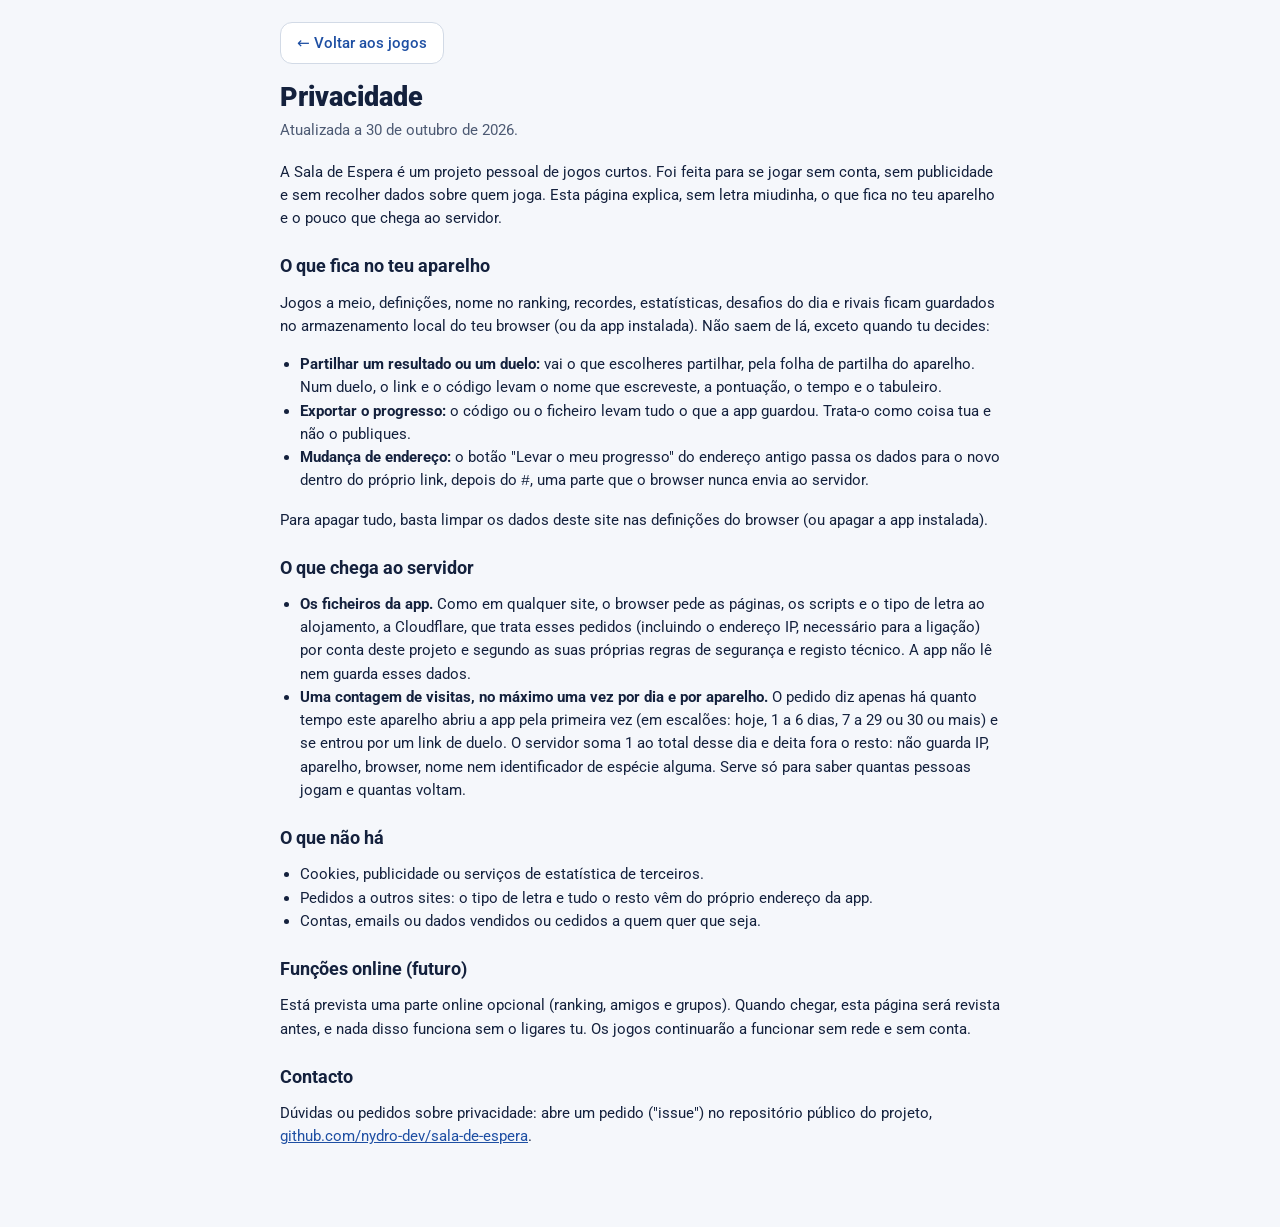
==== privacidade.html @ 40b4a9c6 "Contador de visitas sem cookies, política de privacidade, publicação na Cloudflare e README" ====
<!doctype html>
<html lang="pt-PT">
<head>
<meta charset="utf-8">
<meta name="viewport" content="width=device-width,initial-scale=1,viewport-fit=cover">
<meta name="color-scheme" content="light dark">
<meta name="theme-color" content="#F5F7FB">
<title>Privacidade · Sala de Espera</title>
<link rel="icon" type="image/png" href="icon-192.png">
<link rel="stylesheet" href="css/base.css">
<style>
  .pv{max-width:720px;margin:0 auto;padding:8px 0 40px}
  .pv h1{font-size:1.7rem;font-weight:900;margin:18px 0 6px}
  .pv h2{font-size:1.1rem;font-weight:700;margin:26px 0 8px}
  .pv p,.pv li{color:var(--ink);line-height:1.55}
  .pv .meta{color:var(--muted);margin:0 0 18px}
  .pv ul{padding-left:20px}
  .pv a{color:var(--blue-ink)}
  .pv-back{display:inline-flex;align-items:center;gap:8px;text-decoration:none}
</style>
</head>
<body>
<div id="app">
<main class="pv">
  <a class="btn pv-back" href="./">← Voltar aos jogos</a>
  <h1>Privacidade</h1>
  <p class="meta">Atualizada a 30 de outubro de 2026.</p>

  <p>A Sala de Espera é um projeto pessoal de jogos curtos. Foi feita para se jogar sem conta, sem publicidade e sem recolher dados sobre quem joga. Esta página explica, sem letra miudinha, o que fica no teu aparelho e o pouco que chega ao servidor.</p>

  <h2>O que fica no teu aparelho</h2>
  <p>Jogos a meio, definições, nome no ranking, recordes, estatísticas, desafios do dia e rivais ficam guardados no armazenamento local do teu browser (ou da app instalada). Não saem de lá, exceto quando tu decides:</p>
  <ul>
    <li><b>Partilhar um resultado ou um duelo:</b> vai o que escolheres partilhar, pela folha de partilha do aparelho. Num duelo, o link e o código levam o nome que escreveste, a pontuação, o tempo e o tabuleiro.</li>
    <li><b>Exportar o progresso:</b> o código ou o ficheiro levam tudo o que a app guardou. Trata-o como coisa tua e não o publiques.</li>
    <li><b>Mudança de endereço:</b> o botão "Levar o meu progresso" do endereço antigo passa os dados para o novo dentro do próprio link, depois do <code>#</code>, uma parte que o browser nunca envia ao servidor.</li>
  </ul>
  <p>Para apagar tudo, basta limpar os dados deste site nas definições do browser (ou apagar a app instalada).</p>

  <h2>O que chega ao servidor</h2>
  <ul>
    <li><b>Os ficheiros da app.</b> Como em qualquer site, o browser pede as páginas, os scripts e o tipo de letra ao alojamento, a Cloudflare, que trata esses pedidos (incluindo o endereço IP, necessário para a ligação) por conta deste projeto e segundo as suas próprias regras de segurança e registo técnico. A app não lê nem guarda esses dados.</li>
    <li><b>Uma contagem de visitas, no máximo uma vez por dia e por aparelho.</b> O pedido diz apenas há quanto tempo este aparelho abriu a app pela primeira vez (em escalões: hoje, 1 a 6 dias, 7 a 29 ou 30 ou mais) e se entrou por um link de duelo. O servidor soma 1 ao total desse dia e deita fora o resto: não guarda IP, aparelho, browser, nome nem identificador de espécie alguma. Serve só para saber quantas pessoas jogam e quantas voltam.</li>
  </ul>

  <h2>O que não há</h2>
  <ul>
    <li>Cookies, publicidade ou serviços de estatística de terceiros.</li>
    <li>Pedidos a outros sites: o tipo de letra e tudo o resto vêm do próprio endereço da app.</li>
    <li>Contas, emails ou dados vendidos ou cedidos a quem quer que seja.</li>
  </ul>

  <h2>Funções online (futuro)</h2>
  <p>Está prevista uma parte online opcional (ranking, amigos e grupos). Quando chegar, esta página será revista antes, e nada disso funciona sem o ligares tu. Os jogos continuarão a funcionar sem rede e sem conta.</p>

  <h2>Contacto</h2>
  <p>Dúvidas ou pedidos sobre privacidade: abre um pedido ("issue") no repositório público do projeto, <a href="https://github.com/nydro-dev/sala-de-espera">github.com/nydro-dev/sala-de-espera</a>.</p>
</main>
</div>
<script>
(function(){try{var s=JSON.parse(localStorage.getItem("sde:settings")||"{}");if(s.theme==="light"||s.theme==="dark")document.documentElement.dataset.theme=s.theme;}catch(e){}})();
</script>
</body>
</html>
---- css/base.css ----
/* Sala de Espera — base comum: tema, componentes e estrutura dos ecrãs. */

/* Roboto servido pelo próprio site (SIL OFL 1.1, licencas/OFL-1.1-Roboto.txt): nada é pedido à Google. */
@font-face{font-family:"Roboto";font-style:normal;font-weight:400;font-display:swap;src:url(../fonts/roboto-400.woff2) format("woff2")}
@font-face{font-family:"Roboto";font-style:normal;font-weight:500;font-display:swap;src:url(../fonts/roboto-500.woff2) format("woff2")}
@font-face{font-family:"Roboto";font-style:normal;font-weight:700;font-display:swap;src:url(../fonts/roboto-700.woff2) format("woff2")}
@font-face{font-family:"Roboto";font-style:normal;font-weight:900;font-display:swap;src:url(../fonts/roboto-900.woff2) format("woff2")}

/* ---------- Tema ---------- */
:root{
  /* Marca azulejo: cobalto (preenchimento principal) e ocre (destaques e vitórias). */
  --blue:#1E4FA3;        /* cobalto: botões, casas certas, destaques */
  --on-blue:#FFFFFF;     /* texto por cima do cobalto */
  --yellow:#E0A526;      /* ocre: destaques e vitórias */
  --on-accent:#14213D;   /* texto por cima do ocre */

  --bg:#F5F7FB; --surface:#FFFFFF; --surface-2:#F7F9FC; --sunken:#E4E9F2;
  --ink:#14213D; --muted:#4D5A73; --line:#D2DAE6; --line-strong:#2E3B57;
  --blue-ink:#1E4FA3;    /* cobalto para texto sobre claro */
  --blue-soft:#DCE7F7; --blue-softer:#EEF3FB; --yellow-soft:#F8E8C2;
  --bad:#B3261E; --bad-soft:#FBE3E1; --good:#1D7A3E;
  --cover:#D2DAE6; --cover-hi:#E1E7F1; --open:#FAFBFD;
  --n1:#1E4FA3; --n2:#1D7A3E; --n3:#B3261E; --n4:#5A3FA0; --n5:#8A4A00; --n6:#00706B; --n7:#14213D; --n8:#5E6880;
  --shadow:0 1px 2px rgba(20,33,61,.06),0 4px 14px rgba(20,33,61,.07);
  --font:"Roboto",system-ui,-apple-system,"Segoe UI",sans-serif;
  --r:14px; --r-sm:10px;
  color-scheme:light;
}
@media (prefers-color-scheme:dark){:root:not([data-theme="light"]){
  --blue:#3D6FD1; --on-blue:#FFFFFF; --yellow:#E8B23A; --on-accent:#14213D;
  --bg:#0E1424; --surface:#172036; --surface-2:#1D2740; --sunken:#0A0F1C;
  --ink:#EEF2F8; --muted:#A9B4C8; --line:#2A3654; --line-strong:#8C9AB5;
  --blue-ink:#8DB3F2; --blue-soft:#1A3566; --blue-softer:#142342; --yellow-soft:#4A3810;
  --bad:#FF8A80; --bad-soft:#4A2228; --good:#6BD08F;
  --cover:#3A4766; --cover-hi:#46557A; --open:#121A2D;
  --n1:#8DB3F2; --n2:#6BD08F; --n3:#FF8A80; --n4:#B9A8FF; --n5:#FFB86B; --n6:#5FE0D6; --n7:#EEF2F8; --n8:#A9B4C8;
  --shadow:0 1px 2px rgba(0,0,0,.3),0 6px 18px rgba(0,0,0,.25);
  color-scheme:dark;
}}
:root[data-theme="dark"]{
  --blue:#3D6FD1; --on-blue:#FFFFFF; --yellow:#E8B23A; --on-accent:#14213D;
  --bg:#0E1424; --surface:#172036; --surface-2:#1D2740; --sunken:#0A0F1C;
  --ink:#EEF2F8; --muted:#A9B4C8; --line:#2A3654; --line-strong:#8C9AB5;
  --blue-ink:#8DB3F2; --blue-soft:#1A3566; --blue-softer:#142342; --yellow-soft:#4A3810;
  --bad:#FF8A80; --bad-soft:#4A2228; --good:#6BD08F;
  --cover:#3A4766; --cover-hi:#46557A; --open:#121A2D;
  --n1:#8DB3F2; --n2:#6BD08F; --n3:#FF8A80; --n4:#B9A8FF; --n5:#FFB86B; --n6:#5FE0D6; --n7:#EEF2F8; --n8:#A9B4C8;
  --shadow:0 1px 2px rgba(0,0,0,.3),0 6px 18px rgba(0,0,0,.25);
  color-scheme:dark;
}

/* ---------- Base ---------- */
*,*::before,*::after{box-sizing:border-box}
/* manipulation em toda a página: sem zoom ao tocar duas vezes (qualquer jogo, menu ou janela); arrastar e o zoom com dois dedos continuam. */
html{-webkit-text-size-adjust:100%;background:var(--bg);touch-action:manipulation}
/* Nada pode alargar a página (as cartas entram de fora do ecrã): sem isto, o telemóvel afasta o zoom. */
html,body{overflow-x:hidden;overflow-x:clip}
body{margin:0;background:var(--bg);color:var(--ink);font:400 15px/1.45 var(--font);-webkit-tap-highlight-color:transparent;min-height:100dvh}
[hidden]{display:none!important}
button,input,select{font:inherit;color:inherit}
button{cursor:pointer}
:focus-visible{outline:2px solid var(--blue);outline-offset:2px}
h1,h2,h3{margin:0;line-height:1.15}
.sr{position:absolute;width:1px;height:1px;overflow:hidden;clip:rect(0 0 0 0);white-space:nowrap}

#app{
  max-width:1080px;margin:0 auto;
  padding:calc(env(safe-area-inset-top,0px) + 14px) max(16px,env(safe-area-inset-right,0px)) calc(env(safe-area-inset-bottom,0px) + 24px) max(16px,env(safe-area-inset-left,0px));
}

/* ---------- Botões ---------- */
.icon-btn{display:inline-grid;place-items:center;width:42px;height:42px;flex:none;border-radius:12px;border:1px solid var(--line);background:var(--surface);color:var(--ink);padding:0}
.icon-btn svg{width:22px;height:22px;fill:none;stroke:currentColor;stroke-width:1.8;stroke-linecap:round;stroke-linejoin:round}
.icon-btn:hover{border-color:var(--line-strong)}
.btn{display:inline-flex;align-items:center;justify-content:center;gap:8px;min-height:42px;padding:0 16px;border-radius:12px;border:1px solid var(--line);background:var(--surface);color:var(--ink);font-weight:500;font-size:.95rem;white-space:nowrap}
.btn svg{width:18px;height:18px;fill:none;stroke:currentColor;stroke-width:1.9;stroke-linecap:round;stroke-linejoin:round;flex:none}
.btn:hover{border-color:var(--line-strong)}
.btn:disabled{opacity:.4;cursor:default}
.btn.primary{background:var(--blue);border-color:var(--blue);color:var(--on-blue);font-weight:700}
.btn.primary:hover{filter:brightness(1.05)}
.btn.on{background:var(--yellow);border-color:var(--yellow);color:var(--on-accent);font-weight:700}
.btn.ghost{background:transparent}
.btn.block{width:100%}
@media (hover:none){.btn:hover,.icon-btn:hover{border-color:var(--line)}.btn.primary:hover{filter:none}}
:root.anim .btn,:root.anim .icon-btn{transition:transform .12s ease,border-color .12s,background-color .15s}
:root.anim .btn:active:not(:disabled),:root.anim .icon-btn:active{transform:scale(.96)}

/* Seletor segmentado (dificuldade, tema) */
.seg{display:flex;padding:3px;gap:2px;background:var(--sunken);border-radius:12px;border:1px solid var(--line)}
.seg button{flex:1;border:0;background:none;padding:8px 10px;border-radius:9px;font-weight:500;font-size:.88rem;color:var(--muted);white-space:nowrap}
.seg button[aria-pressed="true"]{background:var(--surface);color:var(--ink);font-weight:700;box-shadow:var(--shadow)}

/* Interruptor */
.switch{position:relative;width:48px;height:28px;flex:none;border-radius:999px;border:0;background:var(--cover);padding:0}
.switch::after{content:"";position:absolute;top:3px;left:3px;width:22px;height:22px;border-radius:50%;background:var(--surface);box-shadow:0 1px 3px rgba(0,0,0,.25);transition:transform .15s}
.switch[aria-checked="true"]{background:var(--blue)}
.switch[aria-checked="true"]::after{transform:translateX(20px);background:#fff}

/* ---------- Menu ---------- */
.menu{display:flex;flex-direction:column;gap:18px}
@media (min-width:900px){.menu{gap:24px}}
.menu-head{display:flex;align-items:center;justify-content:space-between;gap:12px}
.brand{display:flex;align-items:center;gap:12px;min-width:0}
.brand h1{font-size:1.45rem;font-weight:900;letter-spacing:-.015em}
.brand .sub{margin:2px 0 0;color:var(--muted);font-size:.9rem}
.brand-mark{width:50px;height:50px;flex:none;display:block}
.head-actions{display:flex;gap:8px}

.chip{display:inline-flex;align-items:center;gap:4px;padding:3px 9px;border-radius:999px;font-size:.75rem;font-weight:700;background:var(--sunken);color:var(--muted)}
.chip.blue{background:var(--blue);color:var(--on-blue)}
.chip.yellow{background:var(--yellow);color:var(--on-accent)}
/* Secções e cartões quadrados (prefixo mn-, para não chocar com as classes dos jogos) */
.mn-shelves{display:grid;gap:18px}
.mn-shelf-title{font-size:1.05rem;font-weight:900;letter-spacing:-.01em;margin:0 0 10px 2px}
.mn-tiles{display:grid;grid-template-columns:repeat(2,minmax(0,1fr));gap:10px}
.mn-tile{
  --t-bg:var(--blue-soft); --t-ink:var(--ink); --t-sub:var(--muted); --t-edge:color-mix(in srgb,var(--blue) 30%,transparent);
  position:relative;display:flex;flex-direction:column;aspect-ratio:1;min-width:0;padding:0;overflow:hidden;text-align:left;
  border-radius:18px;border:1px solid var(--t-edge);background:var(--t-bg);color:var(--t-ink)
}
.mn-arc{--t-bg:var(--yellow-soft);--t-edge:color-mix(in srgb,var(--yellow) 55%,transparent)}
.mn-cas{--t-bg:#14213D;--t-ink:#EEF2F8;--t-sub:#A9B4C8;--t-edge:color-mix(in srgb,#E0A526 35%,transparent)}
.mn-out{--t-bg:var(--surface);--t-edge:var(--line)}
.mn-art{flex:1;min-height:0;display:grid;place-items:center;padding:10px 8px 0}
.mn-art svg{width:100%;height:100%;display:block}
.mn-small svg{width:56px;height:56px}
.mn-txt{display:block;padding:4px 12px 11px}
.mn-txt b{display:block;font-size:1.06rem;font-weight:900;letter-spacing:-.01em;white-space:nowrap;overflow:hidden;text-overflow:ellipsis}
.mn-desc{display:none}
.mn-chip{position:absolute;top:8px;left:8px;max-width:calc(100% - 16px);white-space:nowrap;overflow:hidden;text-overflow:ellipsis;box-shadow:0 1px 2px rgba(0,0,0,.12)}
.mn-chip:not(.blue):not(.yellow){background:var(--surface);color:var(--ink)}
.mn-tile:not(:disabled):hover{border-color:var(--blue)}
.mn-tile:focus-visible{outline:3px solid var(--blue);outline-offset:2px}
.mn-tile:disabled{cursor:default;filter:grayscale(1);opacity:.6}
:root.anim .mn-tile{transition:transform .12s ease,border-color .12s}
:root.anim .mn-tile:active:not(:disabled){transform:scale(.97)}
@media (hover:none){.mn-tile:not(:disabled):hover{border-color:var(--t-edge)}}
@media (prefers-color-scheme:dark){:root:not([data-theme="light"]) .mn-cas{--t-bg:#0A0F1C}}
:root[data-theme="dark"] .mn-cas{--t-bg:#0A0F1C}
/* A partir de 600 px: 4 por linha, com a Arcada e o Casino lado a lado */
@media (min-width:600px){
  .mn-tiles{grid-template-columns:repeat(4,minmax(0,1fr))}
  .mn-shelves{grid-template-columns:1fr 1fr;column-gap:10px}
  .mn-shelf-puz,.mn-shelf-out{grid-column:1/-1}
  .mn-shelf-arc .mn-tiles,.mn-shelf-cas .mn-tiles{grid-template-columns:repeat(2,minmax(0,1fr))}
}
/* No PC: descrição por baixo do nome */
@media (min-width:900px){
  .mn-shelves{column-gap:12px;row-gap:22px}
  .mn-tiles{gap:12px}
  .mn-tile{aspect-ratio:auto}
  .mn-art{flex:none;height:150px;padding:14px 14px 0}
  .mn-txt{padding:8px 16px 16px}
  .mn-txt b{font-size:1.15rem}
  .mn-desc{display:block;margin-top:3px;color:var(--t-sub);font-size:.86rem;line-height:1.4}
}
.menu-foot{color:var(--muted);font-size:.8rem;text-align:center}

/* ---------- Ecrã de jogo ---------- */
.game{display:flex;flex-direction:column;gap:14px}
.topbar{display:flex;align-items:center;gap:8px}
.topbar h2{flex:1;font-size:1.25rem;font-weight:900;letter-spacing:-.01em;min-width:0;white-space:nowrap;overflow:hidden;text-overflow:ellipsis}
.game-body{display:grid;gap:14px;grid-template-areas:"stats" "board" "controls";grid-template-columns:minmax(0,1fr)}
.stats{grid-area:stats;display:grid;grid-template-columns:repeat(auto-fit,minmax(70px,1fr));gap:8px}
.board-area{grid-area:board;min-width:0;display:flex;flex-direction:column;gap:12px;align-items:center}
.controls{grid-area:controls;display:flex;flex-direction:column;gap:10px}
.stat{background:var(--surface);border:1px solid var(--line);border-radius:var(--r-sm);padding:7px 10px;min-width:0}
.stat small{display:block;font-size:.68rem;font-weight:700;letter-spacing:.07em;text-transform:uppercase;color:var(--muted)}
.stat b{display:block;font-size:1.1rem;font-weight:700;font-variant-numeric:tabular-nums;white-space:nowrap;overflow:hidden;text-overflow:ellipsis}
.stat.hl{background:var(--blue-softer);border-color:color-mix(in srgb,var(--blue) 45%,var(--line))}
.row{display:flex;gap:8px;flex-wrap:wrap}
.row>.btn{flex:1}
.hint{margin:0;color:var(--muted);font-size:.8rem;text-align:center}
.msg{min-height:1.5em;font-weight:700;text-align:center;color:var(--blue-ink)}
.msg.bad{color:var(--bad)}
/* Textos só para rato e teclado, ou só para toque */
@media (hover:none) and (pointer:coarse){.for-mouse{display:none!important}}
@media (hover:hover),(pointer:fine){.for-touch{display:none!important}}

@media (min-width:900px){
  .game-body{grid-template-areas:"board stats" "board controls";grid-template-columns:minmax(0,1fr) 320px;grid-template-rows:auto 1fr;column-gap:28px;align-items:start}
  .controls .seg.wrap button{padding:8px 6px;font-size:.84rem}
  .stats{grid-template-columns:1fr 1fr}
  .controls .hint{text-align:left}
}

/* ---------- Modal ---------- */
dialog{border:0;padding:0;background:transparent;color:var(--ink);max-width:min(520px,calc(100vw - 24px));width:100%;max-height:calc(100dvh - 24px)}
dialog::backdrop{background:rgba(8,12,24,.55)}
.modal-card{background:var(--surface);border-radius:18px;border:1px solid var(--line);box-shadow:0 20px 50px rgba(0,0,0,.3);display:flex;flex-direction:column;max-height:calc(100dvh - 24px)}
.modal-head{display:flex;align-items:center;gap:10px;padding:16px 16px 8px 20px}
.modal-head h3{flex:1;font-size:1.2rem;font-weight:900}
.modal-head .icon-btn{border-color:transparent;background:transparent}
.modal-body{padding:4px 20px 12px;overflow:auto}
.modal-foot{display:flex;gap:8px;padding:8px 20px 20px;flex-wrap:wrap}
.modal-foot:empty{display:none}
.modal-foot .btn{flex:1}
:root.anim dialog[open] .modal-card{animation:pop-in .22s cubic-bezier(.2,.9,.3,1.2)}
:root.anim dialog[open]::backdrop{animation:fade .2s}
@keyframes pop-in{from{transform:translateY(12px) scale(.96);opacity:0}}
@keyframes fade{from{opacity:0}}

.help h4{margin:14px 0 6px;font-size:.78rem;letter-spacing:.07em;text-transform:uppercase;color:var(--blue-ink)}
.help h4:first-child{margin-top:4px}
.help p,.help li{color:var(--ink);font-size:.93rem}
.help ul{margin:0;padding-left:18px}
.help li{margin:3px 0}
.help p{margin:0 0 6px}
kbd{display:inline-block;min-width:1.6em;padding:1px 6px;border-radius:6px;border:1px solid var(--line);border-bottom-width:2px;background:var(--surface-2);font:500 .8rem var(--font);text-align:center}

.field{display:flex;align-items:center;justify-content:space-between;gap:12px;padding:12px 0;border-bottom:1px solid var(--line)}
.field:last-child{border-bottom:0}
.field label,.field .lbl{font-weight:500}
.field small{display:block;color:var(--muted);font-size:.8rem;font-weight:400}
.field.col{flex-direction:column;align-items:stretch}
.input{width:100%;min-height:44px;padding:0 12px;border-radius:12px;border:1px solid var(--line);background:var(--surface-2);font-size:1rem}
.input:focus{outline:2px solid var(--blue);outline-offset:0;border-color:transparent}

/* Ranking */
.rank-filters{display:flex;flex-direction:column;gap:8px;margin-bottom:12px}
.seg.wrap{flex-wrap:wrap}
.seg.wrap button{flex:1 1 auto}
.rank{width:100%;border-collapse:collapse;font-variant-numeric:tabular-nums}
.rank th{font-size:.7rem;letter-spacing:.07em;text-transform:uppercase;color:var(--muted);text-align:left;font-weight:700;padding:6px 6px}
.rank td{padding:9px 6px;border-top:1px solid var(--line)}
.rank td.pos{width:2.2em;font-weight:900;color:var(--muted)}
.rank td.pts{font-weight:700;text-align:right}
.rank th.pts{text-align:right}
.rank td.when{color:var(--muted);font-size:.8rem;text-align:right;white-space:nowrap}
.rank tr.me td{background:var(--yellow-soft)}
.rank tr:nth-child(1) td.pos{color:var(--blue-ink)}
.empty{color:var(--muted);text-align:center;padding:24px 0}

/* Resultado */
.result{text-align:center}
.result .big{font-size:3rem;font-weight:900;letter-spacing:-.02em;line-height:1;font-variant-numeric:tabular-nums}
.result .big small{font-size:1rem;font-weight:700;color:var(--muted);margin-left:4px}
.result .badge{display:inline-block;margin-top:10px;padding:5px 12px;border-radius:999px;background:var(--yellow);color:var(--on-accent);font-weight:900}
.breakdown{margin:16px 0 4px;text-align:left;border-top:1px solid var(--line)}
.breakdown div{display:flex;justify-content:space-between;padding:7px 0;border-bottom:1px solid var(--line);font-variant-numeric:tabular-nums}
.breakdown div span:first-child{color:var(--muted)}
.breakdown div.total{font-weight:900;border-bottom:0}

/* ---------- Avisos e efeitos ---------- */
.toast{position:fixed;left:50%;bottom:calc(env(safe-area-inset-bottom,0px) + 20px);transform:translate(-50%,20px);opacity:0;pointer-events:none;background:var(--ink);color:var(--bg);padding:10px 16px;border-radius:12px;font-weight:500;max-width:calc(100vw - 32px);text-align:center;transition:opacity .2s,transform .2s;z-index:50}
.toast.show{opacity:1;transform:translate(-50%,0)}
.update-bar{position:fixed;left:50%;transform:translateX(-50%);bottom:calc(env(safe-area-inset-bottom,0px) + 16px);z-index:55;display:flex;align-items:center;gap:10px;width:max-content;max-width:calc(100vw - 24px);padding:8px 8px 8px 16px;border-radius:14px;background:var(--ink);color:var(--bg);box-shadow:0 10px 30px rgba(0,0,0,.3);font-weight:500}
.update-bar .icon-btn{background:transparent;border-color:transparent;color:var(--bg);width:36px;height:36px}
.update-bar .btn{min-height:38px}
:root.anim .update-bar{animation:bar-in .3s cubic-bezier(.2,.9,.3,1.2)}
@keyframes bar-in{from{transform:translate(-50%,30px);opacity:0}}
#fx{position:fixed;inset:0;width:100%;height:100%;pointer-events:none;z-index:60}

:root.anim .view{animation:view-in .25s ease}
@keyframes view-in{from{opacity:0;transform:translateY(6px)}}
@keyframes shake{10%,90%{transform:translateX(-1px)}20%,80%{transform:translateX(3px)}30%,50%,70%{transform:translateX(-6px)}40%,60%{transform:translateX(6px)}}
.shake{animation:shake .45s}
:root:not(.anim) .shake{animation:none}


/* ===================== Sudoku ===================== */
.sgrid{
  display:grid;grid-template-columns:repeat(9,minmax(0,1fr));grid-template-rows:repeat(9,minmax(0,1fr));
  aspect-ratio:1;width:100%;max-width:min(560px,100%);background:var(--surface);
  border:2.5px solid var(--line-strong);border-radius:10px;overflow:hidden;user-select:none;-webkit-user-select:none;touch-action:manipulation
}
.sc{position:relative;display:flex;align-items:center;justify-content:center;border-right:1px solid var(--line);border-bottom:1px solid var(--line);font-weight:500;font-size:clamp(1.15rem,5.4vw,1.75rem);color:var(--blue-ink);cursor:pointer;font-variant-numeric:tabular-nums}
.sc:nth-child(9n){border-right:0}
.sc:nth-child(9n+3),.sc:nth-child(9n+6){border-right:2px solid var(--line-strong)}
.sc:nth-child(n+19):nth-child(-n+27),.sc:nth-child(n+46):nth-child(-n+54){border-bottom:2px solid var(--line-strong)}
.sc:nth-child(n+73){border-bottom:0}
.sc.given{color:var(--ink);font-weight:700}
.sc.peer{background:var(--blue-softer)}
.sc.same{background:var(--blue-soft)}
.sc.sel{background:var(--blue);color:var(--on-blue)}
.sc.err{color:var(--bad);background:var(--bad-soft)}
.sc.sel.err{background:var(--bad);color:#fff}
.notes{position:absolute;inset:2px;display:grid;grid-template-columns:repeat(3,1fr);grid-template-rows:repeat(3,1fr);font-size:clamp(.5rem,2.1vw,.72rem);font-weight:500;color:var(--muted);text-align:center;align-items:center;line-height:1}
.sc.sel .notes{color:var(--on-blue)}
.notes .m{color:var(--blue-ink);font-weight:900}
.sc.sel .notes .m{color:var(--on-blue)}
/* As animações só existem com a classe .anim na raiz (definições: Automáticas, Sempre ou Reduzidas). */
:root.anim .sc{transition:background-color .12s,color .12s}
:root.anim .sc.pop{animation:pop .25s cubic-bezier(.2,.9,.3,1.4) both;animation-delay:var(--d,0ms)}
:root.anim .sc.err.pop{animation:pop .25s,shake .35s}
:root.anim .sc.wave{animation:wave .7s ease both;animation-delay:var(--d,0ms)}
@keyframes pop{0%{transform:scale(.6)}60%{transform:scale(1.15)}100%{transform:scale(1)}}
@keyframes wave{0%,100%{}35%{background:var(--yellow);color:var(--on-accent)}}

.pad{display:grid;grid-template-columns:repeat(9,minmax(0,1fr));gap:6px;width:100%}
.pad button{position:relative;border:1px solid var(--line);background:var(--surface);border-radius:10px;padding:10px 0 12px;font-size:1.35rem;font-weight:500;color:var(--ink);font-variant-numeric:tabular-nums}
.pad button .left{position:absolute;bottom:2px;left:0;right:0;font-size:.6rem;color:var(--muted);font-weight:500}
.pad button:disabled{opacity:.3;cursor:default}
.pad.notes-on button{color:var(--blue-ink);background:var(--blue-softer);border-color:color-mix(in srgb,var(--blue) 40%,var(--line))}
:root.anim .pad button:active:not(:disabled){transform:scale(.93)}
@media (min-width:900px){
  .controls .pad{grid-template-columns:repeat(3,1fr);gap:8px}
  .controls .pad button{padding:14px 0 16px;font-size:1.5rem}
}
.tools{display:grid;grid-template-columns:repeat(4,minmax(0,1fr));gap:6px}
.tools .btn{flex-direction:column;gap:2px;min-height:56px;padding:6px 4px;font-size:.78rem}
.tools .btn svg{width:22px;height:22px}
@media (min-width:900px){.tools{grid-template-columns:repeat(2,1fr)}}


/* ===================== Minas ===================== */
.mscroll{max-width:100%;overflow:auto;padding:2px;-webkit-overflow-scrolling:touch}
.mgrid{display:grid;gap:2px;width:max-content;margin:0 auto;padding:3px;background:var(--line);border-radius:10px;user-select:none;-webkit-user-select:none;touch-action:manipulation;-webkit-touch-callout:none}
.mc{width:var(--cs,30px);height:var(--cs,30px);display:flex;align-items:center;justify-content:center;background:var(--cover);border-radius:4px;font-weight:900;font-size:calc(var(--cs,30px)*.56);cursor:pointer;line-height:1;font-variant-numeric:tabular-nums;box-shadow:inset 0 -2px 0 rgba(0,0,0,.08)}
.mc:hover{background:var(--cover-hi)}
@media (prefers-color-scheme:dark){:root:not([data-theme="light"]) .mgrid{background:#070B15}:root:not([data-theme="light"]) .mc:not(.o){box-shadow:inset 0 1px 0 rgba(255,255,255,.1),inset 0 -2px 0 rgba(0,0,0,.35)}}
:root[data-theme="dark"] .mgrid{background:#070B15}
:root[data-theme="dark"] .mc:not(.o){box-shadow:inset 0 1px 0 rgba(255,255,255,.1),inset 0 -2px 0 rgba(0,0,0,.35)}
.mc.o{background:var(--open);cursor:default;box-shadow:none}
.mc.cur{outline:2px solid var(--blue);outline-offset:-2px}
.mc.boom{background:var(--bad)}
.mc.boom svg circle,.mc.boom svg path{fill:#fff;stroke:#fff}
.mc.wrong{background:var(--bad-soft)}
.mc svg{width:64%;height:64%;overflow:visible}
/* Toque longo nas Minas (prefixo mh-): a casa levanta, um anel enche-se à volta e um balão aparece por cima do dedo.
   O anel e o balão mostram o progresso, por isso enchem mesmo com as animações reduzidas. */
.mh-ring,.mh-bub{position:absolute;z-index:58;pointer-events:none;opacity:0;animation:mh-in .1s ease 80ms forwards}
.mh-ring svg{position:absolute;inset:0;width:100%;height:100%;overflow:visible}
.mh-ring rect,.mh-bub .mh-fill{fill:none;stroke:var(--blue);stroke-width:3.5;stroke-linecap:round;stroke-dasharray:100;stroke-dashoffset:100;animation:mh-fill var(--hold,350ms) linear forwards}
.mh-bub{width:64px;height:64px;border-radius:50%;background:var(--surface);box-shadow:0 8px 22px rgba(0,0,0,.28);display:grid;place-items:center}
.mh-bub .mh-prog{position:absolute;inset:0;width:100%;height:100%;transform:rotate(-90deg)}
.mh-bub .mh-track{fill:none;stroke:var(--line);stroke-width:3.5}
.mh-ico{width:32px;height:32px;display:block}
.mh-ico svg{width:100%;height:100%;display:block;overflow:visible}
.mh-bub.done{background:var(--blue-soft);opacity:1;animation:mh-out .26s ease forwards}
.mh-bub.done .mh-fill{stroke-dashoffset:0;animation:none}
@keyframes mh-in{to{opacity:1}}
@keyframes mh-fill{to{stroke-dashoffset:0}}
@keyframes mh-out{0%{opacity:1}60%{opacity:1}100%{opacity:0}}
.mc.mh-lift{position:relative;z-index:2;outline:2px solid var(--blue);outline-offset:-2px}
:root.anim .mc.mh-lift{transform:scale(1.22);box-shadow:0 6px 14px rgba(0,0,0,.3);transition:transform .2s cubic-bezier(.3,1.6,.6,1)}
:root.anim .mh-bub{animation:mh-in .1s ease 80ms forwards,mh-grow .22s cubic-bezier(.3,1.5,.6,1) 80ms both}
:root.anim .mh-bub.done{animation:mh-out .26s ease forwards}
:root.anim .mh-bub.done .mh-ico{animation:mh-pop .26s ease}
:root.anim .mc.mh-pop{position:relative;z-index:2;animation:mh-pop .3s ease}
@keyframes mh-grow{from{transform:scale(.4)}to{transform:scale(1)}}
@keyframes mh-pop{0%{transform:scale(1.3)}55%{transform:scale(.9)}100%{transform:scale(1)}}
:root.anim .mc.o{animation:open-in .22s ease both;animation-delay:var(--d,0ms)}
:root.anim .mc.flagged svg{animation:pop .22s cubic-bezier(.2,.9,.3,1.4)}
:root.anim .mc.mine-show{animation:pop .3s ease both;animation-delay:var(--d,0ms)}
:root.anim .mc.boom{animation:boom .5s ease}
@keyframes open-in{from{transform:scale(.7);opacity:.2}}
@keyframes boom{0%{transform:scale(1);box-shadow:0 0 0 0 var(--bad)}40%{transform:scale(1.35)}100%{transform:scale(1);box-shadow:0 0 0 18px transparent}}
.minas-mode{display:grid;grid-template-columns:1fr 1fr;gap:6px}
.mscroll.zoomed{width:100%;overscroll-behavior:contain;border-radius:12px;background:var(--line)}
.mscroll.zoomed .mgrid{margin:0}
@media (min-width:900px){
  .game-body.wide-board{grid-template-areas:"board board" "stats controls";grid-template-columns:minmax(0,1fr) minmax(0,1fr);grid-template-rows:auto auto;row-gap:16px}
  .game-body.wide-board .controls .hint{text-align:left}
}


/* ===================== Casino (comum) ===================== */
:root{--felt:#0B6E4F;--felt-ink:#F4FFF9;--felt-line:rgba(255,255,255,.28);--red-suit:#C0262D;--card:#FFFFFF;--card-ink:#14213D}
.chips{display:flex;gap:8px;justify-content:center;flex-wrap:wrap}
.chip-btn{position:relative;width:52px;height:52px;border-radius:50%;border:0;padding:0;display:grid;place-items:center;font-weight:900;font-size:.85rem;color:var(--on-accent);
  background:repeating-conic-gradient(var(--cc) 0 22.5deg,#fff 22.5deg 45deg);box-shadow:0 2px 0 rgba(0,0,0,.25)}
.chip-btn span{display:grid;place-items:center;width:36px;height:36px;border-radius:50%;background:var(--cc);border:2px dashed rgba(255,255,255,.7)}
.chip-btn.c10{--cc:#A9B4C8}.chip-btn.c25{--cc:#1E4FA3}.chip-btn.c100{--cc:#E0A526}.chip-btn.c500{--cc:#14213D}.chip-btn.c500 span,.chip-btn.c25 span{color:#fff}
.chip-btn[aria-pressed="true"]{outline:3px solid var(--blue);outline-offset:3px}
:root.anim .chip-btn{transition:transform .12s}
:root.anim .chip-btn:active{transform:scale(.92)}
:root.anim .chip-btn[aria-pressed="true"]{transform:translateY(-3px)}
.casino-actions{display:grid;grid-template-columns:repeat(2,minmax(0,1fr));gap:8px}
.casino-actions .btn{min-height:48px}
.table{position:relative;width:100%;background:radial-gradient(ellipse at 50% 0%,color-mix(in srgb,var(--felt) 85%,#fff) 0%,var(--felt) 60%);color:var(--felt-ink);border-radius:18px;padding:16px 12px;display:flex;flex-direction:column;gap:14px;box-shadow:inset 0 0 0 6px color-mix(in srgb,var(--felt) 70%,#000),var(--shadow)}
.table .lbl{font-size:.72rem;font-weight:700;letter-spacing:.08em;text-transform:uppercase;opacity:.85;display:flex;gap:8px;align-items:center;justify-content:center}
.table .val{display:inline-block;min-width:2.2em;padding:1px 8px;border-radius:999px;background:rgba(0,0,0,.28);font-size:.85rem;letter-spacing:0;text-transform:none}
.table .note{min-height:1.4em;text-align:center;font-weight:700;font-size:1rem}

/* ===================== Blackjack ===================== */
.bj-zone{display:flex;flex-direction:column;align-items:center;gap:8px;min-height:calc(var(--cw) * 1.4 + 26px)}
.bj-hands{display:flex;gap:18px;justify-content:center;flex-wrap:wrap}
.bj-hands.two{gap:8px;flex-wrap:nowrap}
.bj-hands.two .bj-cards{--cw:clamp(44px,11.5vw,66px)}
.bj-hand{display:flex;flex-direction:column;align-items:center;gap:6px;padding:6px;border-radius:12px;border:2px solid transparent}
.bj-hand.active{border-color:var(--yellow)}
.bj-hand .res{font-size:.8rem;font-weight:900;padding:2px 10px;border-radius:999px;background:rgba(0,0,0,.3)}
.bj-hand .res.win{background:var(--yellow);color:var(--on-accent)}
.bj-cards{display:flex;--cw:clamp(52px,14.5vw,74px)}
.bj-zone{--cw:clamp(52px,14.5vw,74px)}
.pcard{position:relative;width:var(--cw);aspect-ratio:5/7;max-width:100%;border-radius:8px;background:var(--card);color:var(--card-ink);box-shadow:0 2px 6px rgba(0,0,0,.35);flex:none;font-weight:700;transform-style:preserve-3d}
.pcard+.pcard{margin-left:calc(var(--cw) * -.42)}
.pcard .r{position:absolute;top:4px;left:6px;font-size:calc(var(--cw) * .27);line-height:1}
.pcard .s{position:absolute;top:calc(var(--cw) * .3);left:6px;font-size:calc(var(--cw) * .2);line-height:1}
.pcard .big{position:absolute;right:6px;bottom:4px;font-size:calc(var(--cw) * .48);line-height:1}
.pcard.red{color:var(--red-suit)}
.pcard.back,.pcard::after{background:#1E4FA3 url("data:image/svg+xml,%3Csvg xmlns='http://www.w3.org/2000/svg' viewBox='0 0 100 100'%3E%3Crect width='100' height='100' rx='0' fill='%231E4FA3'/%3E%3Cpath d='M24.33 6H75.67A18.33 18.33 0 0 0 94 24.33V75.67A18.33 18.33 0 0 0 75.67 94H24.33A18.33 18.33 0 0 0 6 75.67V24.33A18.33 18.33 0 0 0 24.33 6Z' fill='%23DCE7F7'/%3E%3Ccircle cx='50.0' cy='35.94' r='10.39' fill='%231E4FA3'/%3E%3Ccircle cx='64.06' cy='50.0' r='10.39' fill='%231E4FA3'/%3E%3Ccircle cx='50.0' cy='64.06' r='10.39' fill='%231E4FA3'/%3E%3Ccircle cx='35.94' cy='50.0' r='10.39' fill='%231E4FA3'/%3E%3Ccircle cx='50.0' cy='50.0' r='7.94' fill='%23E0A526'/%3E%3Cpath d='M29.22 24.09l5.13 5.13 -5.13 5.13 -5.13 -5.13z' fill='%231E4FA3'/%3E%3Cpath d='M70.78 24.09l5.13 5.13 -5.13 5.13 -5.13 -5.13z' fill='%231E4FA3'/%3E%3Cpath d='M29.22 65.65l5.13 5.13 -5.13 5.13 -5.13 -5.13z' fill='%231E4FA3'/%3E%3Cpath d='M70.78 65.65l5.13 5.13 -5.13 5.13 -5.13 -5.13z' fill='%231E4FA3'/%3E%3C/svg%3E") center/22px 22px repeat;border:4px solid #fff}
.pcard::after{content:"";position:absolute;inset:0;border-radius:inherit;opacity:0;pointer-events:none}
.pcard.back::after{display:none}
.bj-shoe{position:absolute;top:12px;right:12px;width:calc(var(--cw,60px) * .62);aspect-ratio:5/7;--cw:clamp(52px,14.5vw,74px)}
.bj-shoe i{position:absolute;inset:0;border-radius:6px;background:#1E4FA3 url("data:image/svg+xml,%3Csvg xmlns='http://www.w3.org/2000/svg' viewBox='0 0 100 100'%3E%3Crect width='100' height='100' rx='0' fill='%231E4FA3'/%3E%3Cpath d='M24.33 6H75.67A18.33 18.33 0 0 0 94 24.33V75.67A18.33 18.33 0 0 0 75.67 94H24.33A18.33 18.33 0 0 0 6 75.67V24.33A18.33 18.33 0 0 0 24.33 6Z' fill='%23DCE7F7'/%3E%3Ccircle cx='50.0' cy='35.94' r='10.39' fill='%231E4FA3'/%3E%3Ccircle cx='64.06' cy='50.0' r='10.39' fill='%231E4FA3'/%3E%3Ccircle cx='50.0' cy='64.06' r='10.39' fill='%231E4FA3'/%3E%3Ccircle cx='35.94' cy='50.0' r='10.39' fill='%231E4FA3'/%3E%3Ccircle cx='50.0' cy='50.0' r='7.94' fill='%23E0A526'/%3E%3Cpath d='M29.22 24.09l5.13 5.13 -5.13 5.13 -5.13 -5.13z' fill='%231E4FA3'/%3E%3Cpath d='M70.78 24.09l5.13 5.13 -5.13 5.13 -5.13 -5.13z' fill='%231E4FA3'/%3E%3Cpath d='M29.22 65.65l5.13 5.13 -5.13 5.13 -5.13 -5.13z' fill='%231E4FA3'/%3E%3Cpath d='M70.78 65.65l5.13 5.13 -5.13 5.13 -5.13 -5.13z' fill='%231E4FA3'/%3E%3C/svg%3E") center/22px 22px repeat;border:3px solid #fff;box-shadow:0 2px 4px rgba(0,0,0,.35)}
.bj-shoe i:nth-child(2){transform:translate(-3px,3px)}.bj-shoe i:nth-child(3){transform:translate(-6px,6px)}
.pcard.back *{display:none}
:root.anim .pcard.deal{animation:deal .62s cubic-bezier(.25,.8,.3,1) both;animation-delay:var(--d,0ms)}
:root.anim .pcard.deal::after{animation:backon .62s linear both;animation-delay:var(--d,0ms)}
:root.anim .pcard.back.deal{animation-name:slide}
:root.anim .pcard.todeal{visibility:hidden}
:root.anim .pcard.flip{animation:flipx .45s ease both}
:root.anim .pcard.flip::after{animation:backoff .45s linear both}
@keyframes deal{0%{transform:translate(var(--fx,40vw),var(--fy,-30vh)) rotate(-16deg) scale(.62)}62%{transform:translate(0,0) rotate(0) scaleX(1)}80%{transform:scaleX(0)}100%{transform:scaleX(1)}}
@keyframes slide{0%{transform:translate(var(--fx,40vw),var(--fy,-30vh)) rotate(-16deg) scale(.62)}100%{transform:none}}
@keyframes backon{0%,79.9%{opacity:1}80%,100%{opacity:0}}
@keyframes flipx{0%{transform:scaleX(1)}50%{transform:scaleX(0)}100%{transform:scaleX(1)}}
@keyframes backoff{0%,49.9%{opacity:1}50%,100%{opacity:0}}

/* ===================== Roleta ===================== */
.rl-layout{display:flex;flex-direction:column;align-items:center;gap:14px;width:100%}
.rl-left{display:flex;flex-direction:column;align-items:center;gap:10px;width:100%}
@media (min-width:900px){.rl-layout{flex-direction:row;align-items:flex-start;justify-content:center;gap:24px}.rl-left{width:auto;flex:1;max-width:320px;position:sticky;top:12px}.rl-board{flex:1}}
.rl-wheel{position:relative;width:min(300px,78vw);aspect-ratio:1;max-width:100%}
.rl-wheel canvas{width:100%;height:100%;display:block}
.rl-ballmark{position:absolute;left:0;top:0;width:5.5%;aspect-ratio:1;border-radius:50%;background:radial-gradient(circle at 35% 30%,#fff 0 25%,#dcdcdc 55%,#8f8f8f 100%);box-shadow:0 2px 3px rgba(0,0,0,.55);pointer-events:none;will-change:transform;z-index:1}
.rl-result{display:flex;align-items:center;justify-content:center;gap:10px;font-weight:700}
.rl-ball{display:inline-grid;place-items:center;min-width:44px;height:44px;padding:0 8px;border-radius:50%;font-size:1.25rem;font-weight:900;color:#fff;background:var(--line-strong)}
.rl-ball.red{background:#C0262D}.rl-ball.black{background:#14213D;box-shadow:inset 0 0 0 2px #555}.rl-ball.green{background:#0B6E4F}
.rl-hist{display:flex;gap:4px;flex-wrap:wrap;justify-content:center}
.rl-hist span{display:inline-grid;place-items:center;width:26px;height:26px;border-radius:50%;font-size:.72rem;font-weight:700;color:#fff}
.rl-hist .red{background:#C0262D}.rl-hist .black{background:#14213D}.rl-hist .green{background:#0B6E4F}
.rl-board{display:grid;grid-template-columns:1fr 1fr repeat(3,1.25fr);gap:3px;width:100%;max-width:420px;background:var(--felt);padding:6px;border-radius:12px;user-select:none;-webkit-user-select:none;touch-action:manipulation}
.rl-cell{position:relative;display:grid;place-items:center;min-height:34px;border:1px solid var(--felt-line);border-radius:5px;background:transparent;color:var(--felt-ink);font-weight:700;font-size:.95rem;padding:0;font-variant-numeric:tabular-nums}
.rl-cell.n.red{background:#C0262D;border-color:#C0262D}.rl-cell.n.black{background:#14213D;border-color:#14213D}
.rl-cell.zero{background:#0B6E4F;border-color:var(--felt-line)}
.rl-cell.out{font-size:.72rem;letter-spacing:.04em;padding:4px 0}
.rl-cell .vt{writing-mode:vertical-rl;transform:rotate(180deg)}
.rl-cell.small{font-size:.8rem}
.rl-cell:hover{filter:brightness(1.15)}
.rl-cell.hit{box-shadow:0 0 0 3px var(--yellow) inset}
.rl-cell .stake{position:absolute;inset:0;margin:auto;width:max-content;min-width:26px;height:26px;padding:0 4px;border-radius:13px;display:grid;place-items:center;font-size:.68rem;font-weight:900;background:var(--yellow);color:var(--on-accent);border:2px dashed #fff;z-index:1;pointer-events:none}
:root.anim .rl-cell .stake{animation:pop .2s ease}
@media (min-width:900px){.rl-cell{min-height:38px}}


/* ===================== Dobra ===================== */
.t-board{position:relative;width:100%;max-width:min(480px,100%);aspect-ratio:1;background:var(--sunken);border:1px solid var(--line);border-radius:14px;touch-action:none;user-select:none;-webkit-user-select:none;overflow:hidden}
.t-slot,.tile{position:absolute;left:0;top:0;width:var(--cell);height:var(--cell);border-radius:10px}
.t-slot{background:color-mix(in srgb,var(--line) 55%,transparent)}
.tile{display:grid;place-items:center;font-weight:900;font-variant-numeric:tabular-nums;font-size:calc(var(--cell) * .42);color:var(--on-accent);background:#EEF3FB;box-shadow:0 2px 0 rgba(0,0,0,.12)}
.tile span{display:block}
.tile.d4{font-size:calc(var(--cell) * .32)}.tile.d5{font-size:calc(var(--cell) * .26)}
.tile.v2{background:#EEF3FB}.tile.v4{background:#DCE7F7}.tile.v8{background:#B7CCEE}.tile.v16{background:#7FA3DF}
.tile.v32{background:#1E4FA3}.tile.v64{background:#163D82;color:#fff}.tile.v128{background:#F6DFA6}.tile.v256{background:#EEC86A}
.tile.v512{background:#E0A526}.tile.v1024{background:#C68A12}.tile.v2048{background:#14213D;color:#E0A526;box-shadow:0 0 0 3px #E0A526,0 0 18px rgba(224,165,38,.55)}
.tile.v4096{background:#2E3B57;color:#E0A526}
:root.anim .tile{transition:transform .11s ease-in-out}
:root.anim .tile.born span{animation:born .2s ease .1s both}
:root.anim .tile.born{animation:fade .2s ease .1s both}
:root.anim .tile.merged span{animation:pop .2s cubic-bezier(.2,.9,.3,1.4)}
@keyframes born{from{transform:scale(0)}}


/* ===================== Palavras ===================== */
.w-grid{display:grid;grid-template-rows:repeat(6,1fr);gap:6px;width:min(100%,calc(var(--wl,5) * 60px + (var(--wl,5) - 1) * 6px))}
.w-row{display:grid;grid-template-columns:repeat(var(--wl,5),1fr);gap:6px}
.w-cell{aspect-ratio:1;display:grid;place-items:center;border:2px solid var(--line);border-radius:8px;background:var(--surface);font-weight:900;font-size:clamp(1.3rem,6.5vw,1.9rem);text-transform:uppercase;user-select:none}
.w-grid[data-l="6"]{gap:5px}.w-grid[data-l="6"] .w-row{gap:5px}.w-grid[data-l="6"] .w-cell{font-size:clamp(1.15rem,5.6vw,1.75rem)}
.w-grid[data-l="7"]{gap:4px}.w-grid[data-l="7"] .w-row{gap:4px}.w-grid[data-l="7"] .w-cell{font-size:clamp(1rem,4.9vw,1.6rem);border-radius:7px}
.w-cell.filled{border-color:var(--line-strong)}
.w-cell.correct{background:var(--blue);border-color:var(--blue);color:var(--on-blue)}
.w-cell.present{background:var(--yellow);border-color:var(--yellow);color:var(--on-accent)}
.w-cell.absent{background:var(--cover);border-color:var(--cover);color:var(--ink)}
:root.anim .w-cell.pop{animation:pop .12s ease}
:root.anim .w-cell.flip{animation:wflip .34s ease}
:root.anim .w-cell.jump{animation:jump .45s ease}
:root.anim .w-row.shake{animation:shake .4s}
@keyframes wflip{0%{transform:scaleY(1)}50%{transform:scaleY(0)}100%{transform:scaleY(1)}}
@keyframes jump{0%,100%{transform:translateY(0)}40%{transform:translateY(-14px)}70%{transform:translateY(3px)}}
.w-kb{display:flex;flex-direction:column;gap:6px;width:100%;user-select:none;touch-action:manipulation}
.w-kbrow{display:flex;gap:5px;justify-content:center}
.w-key{flex:1;max-width:44px;height:52px;padding:0;border:0;border-radius:8px;background:var(--sunken);color:var(--ink);font-weight:700;font-size:1rem;box-shadow:inset 0 0 0 1px var(--line)}
.w-key.wide{flex:1.6;max-width:74px;font-size:.8rem}
.w-key svg{width:24px;height:24px;fill:none;stroke:currentColor;stroke-width:1.8;stroke-linejoin:round;stroke-linecap:round}
.w-key:disabled{opacity:.25}
.w-key.correct{background:var(--blue);color:var(--on-blue);box-shadow:none}
.w-key.present{background:var(--yellow);color:var(--on-accent);box-shadow:none}
.w-key.absent{background:var(--cover);color:var(--muted);box-shadow:none}
:root.anim .w-key:active{transform:scale(.92)}
@media (min-width:900px){.w-key{height:48px}}


/* ===================== Solitário ===================== */
.sl-board{position:relative;width:100%;max-width:640px;min-height:320px;user-select:none;-webkit-user-select:none;-webkit-touch-callout:none}
.sl-slot,.sl-card{position:absolute;left:0;top:0;width:var(--cw);height:var(--ch);border-radius:calc(var(--cw) * .1)}
.sl-slot{display:grid;place-items:center;border:2px dashed var(--line);color:var(--line);font-weight:900;font-size:calc(var(--cw) * .38)}
.sl-slot[data-pile="waste"]{visibility:hidden}
.sl-slot[data-pile="stock"]{cursor:pointer}
.sl-slot svg{width:45%;height:45%;fill:none;stroke:currentColor;stroke-width:2.2;stroke-linecap:round;stroke-linejoin:round;opacity:0}
.sl-slot.again{border-style:solid;border-color:var(--blue);color:var(--blue-ink)}
.sl-slot.again svg{opacity:1}
.sl-card{background:#fff;color:#14213D;border:1px solid #C6CFDD;box-shadow:0 1px 2px rgba(0,0,0,.18);font-weight:700;cursor:pointer;touch-action:none;will-change:transform;overflow:hidden}
.sl-card.red{color:#C0262D}
.sl-card .r{position:absolute;top:3%;left:6%;font-size:calc(var(--cw) * .3);line-height:1;letter-spacing:-.04em}
.sl-card .s{position:absolute;top:4%;right:6%;font-size:calc(var(--cw) * .25);line-height:1}
.sl-card .b{position:absolute;left:0;right:0;bottom:7%;text-align:center;font-size:calc(var(--cw) * .56);line-height:1}
.sl-card.back{background:#1E4FA3 url("data:image/svg+xml,%3Csvg xmlns='http://www.w3.org/2000/svg' viewBox='0 0 100 100'%3E%3Crect width='100' height='100' rx='0' fill='%231E4FA3'/%3E%3Cpath d='M24.33 6H75.67A18.33 18.33 0 0 0 94 24.33V75.67A18.33 18.33 0 0 0 75.67 94H24.33A18.33 18.33 0 0 0 6 75.67V24.33A18.33 18.33 0 0 0 24.33 6Z' fill='%23DCE7F7'/%3E%3Ccircle cx='50.0' cy='35.94' r='10.39' fill='%231E4FA3'/%3E%3Ccircle cx='64.06' cy='50.0' r='10.39' fill='%231E4FA3'/%3E%3Ccircle cx='50.0' cy='64.06' r='10.39' fill='%231E4FA3'/%3E%3Ccircle cx='35.94' cy='50.0' r='10.39' fill='%231E4FA3'/%3E%3Ccircle cx='50.0' cy='50.0' r='7.94' fill='%23E0A526'/%3E%3Cpath d='M29.22 24.09l5.13 5.13 -5.13 5.13 -5.13 -5.13z' fill='%231E4FA3'/%3E%3Cpath d='M70.78 24.09l5.13 5.13 -5.13 5.13 -5.13 -5.13z' fill='%231E4FA3'/%3E%3Cpath d='M29.22 65.65l5.13 5.13 -5.13 5.13 -5.13 -5.13z' fill='%231E4FA3'/%3E%3Cpath d='M70.78 65.65l5.13 5.13 -5.13 5.13 -5.13 -5.13z' fill='%231E4FA3'/%3E%3C/svg%3E") center/22px 22px repeat;border:3px solid #fff;cursor:default}
.sl-card.back>*{display:none}
.sl-card.drag{transition:none!important;box-shadow:0 10px 22px rgba(0,0,0,.35);cursor:grabbing}
:root[data-theme="dark"] .sl-card{border-color:#fff}
@media (prefers-color-scheme:dark){:root:not([data-theme="light"]) .sl-card{border-color:#fff}}
:root.anim .sl-card{transition:transform .2s cubic-bezier(.25,.8,.3,1)}
:root.anim .sl-card.flip{animation:sl-flip .32s ease}
:root.anim .sl-card.nope{animation:sl-nope .35s ease}
:root.anim .sl-board.win .sl-card{animation:sl-jump .7s ease both;animation-delay:var(--d,0ms)}
@keyframes sl-flip{0%{scale:1 1}50%{scale:0 1}100%{scale:1 1}}
@keyframes sl-nope{20%,60%{translate:-5px 0}40%,80%{translate:5px 0}}
@keyframes sl-jump{0%,100%{translate:0 0}35%{translate:0 -34px}65%{translate:0 4px}}
@media (min-width:900px){.sl-board{max-width:720px}}


/* ===================== Cobra ===================== */
.cb-wrap{display:grid;place-items:center;width:100%}
html.cb-lock,html.cb-lock body{overscroll-behavior:none;touch-action:none;overflow:hidden}
.cb-canvas{display:block;border-radius:12px;box-shadow:var(--shadow);touch-action:none;user-select:none;-webkit-user-select:none;cursor:pointer}

/* ---------- Partilhar e estatísticas ---------- */
.result .badge.muted{background:var(--sunken);color:var(--muted)}
.result .share-btn{margin-top:14px}
.share-prev{display:flex;flex-direction:column;gap:12px}
.share-prev img{width:100%;max-width:360px;margin:0 auto;border-radius:12px;display:block;box-shadow:var(--shadow)}
.share-text{margin:0;padding:10px 12px;border-radius:10px;background:var(--surface-2);border:1px solid var(--line);font:400 .85rem/1.45 var(--font);white-space:pre-wrap;word-break:break-word;color:var(--ink)}
.seg.tabs{margin-bottom:10px}
.st-grid{display:grid;grid-template-columns:1fr 1fr;gap:8px}
.st-grid .stat b{font-size:1.25rem}
.st-note{margin-top:12px}

/* ---------- Desafio do dia (menu) ---------- */
.daily{border-radius:18px;border:1px solid color-mix(in srgb,var(--yellow) 55%,var(--line));background:linear-gradient(135deg,var(--yellow-soft),var(--surface) 70%);padding:14px;display:flex;flex-direction:column;gap:10px;box-shadow:var(--shadow)}
.daily-head{display:flex;align-items:center;gap:12px}
.daily-head .ico{width:42px;height:42px;border-radius:12px;background:var(--yellow);color:var(--on-accent);display:grid;place-items:center;flex:none}
.daily-head .ico svg{width:22px;height:22px;fill:none;stroke:currentColor;stroke-width:1.9;stroke-linecap:round;stroke-linejoin:round}
.daily-head h2{font-size:1.15rem;font-weight:900}
.daily-head p{margin:1px 0 0;color:var(--muted);font-size:.85rem}
.daily-head>div{flex:1;min-width:0}
.daily-head .btn{min-height:38px;padding:0 12px}
.daily-games{display:grid;grid-template-columns:repeat(2,minmax(0,1fr));gap:8px}
@media (min-width:600px){.daily-games{grid-template-columns:repeat(4,minmax(0,1fr))}}
.dg{display:flex;align-items:center;gap:9px;padding:8px 10px 8px 8px;border-radius:var(--r-sm);border:1px solid var(--line);background:var(--surface);color:var(--ink);text-align:left;min-width:0}
.dg-txt{display:flex;flex-direction:column;align-items:flex-start;gap:3px;min-width:0}
.dg:hover{border-color:var(--blue)}
.dg .art{width:38px;height:38px;border-radius:10px;display:grid;place-items:center;background:var(--blue-soft);flex:none}
.dg .art svg{width:25px;height:25px}
.dg b{font-size:.92rem;font-weight:700;line-height:1.1}
.dg .chip{max-width:100%;white-space:nowrap;overflow:hidden;text-overflow:ellipsis}
.dg.done{background:var(--surface-2)}
.chip.good{background:var(--good);color:#fff}
:root[data-theme="dark"] .chip.good{color:var(--on-accent)}
@media (prefers-color-scheme:dark){:root:not([data-theme="light"]) .chip.good{color:var(--on-accent)}}
.mode-tag{display:flex;align-items:center;justify-content:center;gap:8px;padding:8px 12px;border-radius:var(--r-sm);background:var(--yellow-soft);border:1px solid color-mix(in srgb,var(--yellow) 55%,var(--line));font-weight:700;font-size:.9rem}
.mode-tag svg{width:18px;height:18px;fill:none;stroke:currentColor;stroke-width:1.9;stroke-linecap:round;stroke-linejoin:round}

/* ===================== Duelo ===================== */
.res-btns{display:grid;grid-template-columns:1fr 1fr;gap:8px;margin-top:14px}
.res-btns .share-btn{margin-top:0}
.duel-head{margin:0 0 10px;color:var(--muted);font-weight:700;font-size:.85rem}
.duel-vs{display:grid;grid-template-columns:1fr auto 1fr;align-items:stretch;gap:8px}
.dv{display:flex;flex-direction:column;align-items:center;gap:2px;padding:12px 6px;border-radius:var(--r-sm);background:var(--surface-2);border:1px solid var(--line);min-width:0}
.dv small{font-weight:700;color:var(--muted);max-width:100%;overflow:hidden;text-overflow:ellipsis;white-space:nowrap}
.dv b{font-size:1.9rem;font-weight:900;line-height:1.1;font-variant-numeric:tabular-nums}
.dv b i{font-style:normal;font-size:.8rem;font-weight:700;color:var(--muted);margin-left:3px}
.dv span{font-size:.8rem;color:var(--muted)}
.dv.win{background:var(--yellow-soft);border-color:color-mix(in srgb,var(--yellow) 60%,var(--line))}
.dv.win small{color:var(--ink)}
.dv-x{align-self:center;font-weight:900;color:var(--muted);font-size:.85rem;text-transform:uppercase}
.duel-tag{flex-wrap:wrap;text-align:center;background:var(--blue-softer);border-color:color-mix(in srgb,var(--blue) 45%,var(--line))}
.duel-tag span{flex-basis:100%;font-weight:500;font-size:.82rem;color:var(--muted)}
.duel-link{font-size:.85rem}
.rank.rivals td:first-child{font-weight:700;overflow-wrap:anywhere}
.duel-recent-h{margin:18px 0 6px;font-size:.75rem;letter-spacing:.07em;text-transform:uppercase;color:var(--muted)}
.duel-recent{list-style:none;margin:0;padding:0}
.duel-recent li{display:flex;justify-content:space-between;align-items:center;gap:10px;padding:8px 0;border-top:1px solid var(--line)}
.duel-recent li small{display:block;color:var(--muted);font-size:.78rem;font-variant-numeric:tabular-nums}
.duel-recent li>span:first-child{min-width:0;overflow-wrap:anywhere}
.dr{flex:none;font-size:.78rem;font-weight:700;padding:3px 9px;border-radius:999px;background:var(--sunken);color:var(--muted)}
.dr.win{background:var(--yellow);color:var(--on-accent)}

/* ---------- Código de duelo (Fase 6.1) ---------- */
.duel-in-btn{display:flex;align-items:center;gap:12px;width:100%;margin-top:-8px;padding:10px 12px 10px 10px;border-radius:var(--r-sm);border:1px solid color-mix(in srgb,var(--blue) 40%,var(--line));background:var(--blue-softer);color:var(--ink);text-align:left}
.duel-in-btn:hover{border-color:var(--blue)}
.duel-in-btn .ico{width:38px;height:38px;border-radius:10px;background:var(--blue);color:var(--on-blue);display:grid;place-items:center;flex:none}
.duel-in-btn svg{width:21px;height:21px;fill:none;stroke:currentColor;stroke-width:1.9;stroke-linecap:round;stroke-linejoin:round}
.duel-in-btn .txt{flex:1;min-width:0;display:flex;flex-direction:column;gap:1px}
.duel-in-btn b{font-size:.95rem;font-weight:700}
.duel-in-btn small{color:var(--muted);font-size:.8rem;overflow:hidden;text-overflow:ellipsis;white-space:nowrap}
.duel-in-btn .chev{width:18px;height:18px;color:var(--muted);flex:none}
.duel-in-box{display:flex;flex-direction:column;gap:8px}
.duel-in-box .lbl{font-weight:500}
.duel-code-in{font-family:ui-monospace,"SF Mono",Menlo,Consolas,monospace;font-size:1.05rem;letter-spacing:.04em}
.duel-in-box .msg{text-align:left;font-weight:500;font-size:.9rem;min-height:1.3em}
.duel-code{font-family:ui-monospace,"SF Mono",Menlo,Consolas,monospace;font-size:1.15rem;font-weight:700;letter-spacing:.05em;text-align:center;padding:12px 10px;border-radius:12px;background:var(--blue-softer);border:1px dashed color-mix(in srgb,var(--blue) 55%,var(--line));color:var(--blue-ink);overflow-wrap:anywhere;user-select:all;-webkit-user-select:all}
.duel-pass{display:flex;flex-direction:column;gap:12px}
.duel-pass p{margin:0}
.check{display:flex;align-items:center;gap:8px;font-size:.88rem;color:var(--muted);cursor:pointer}
.check input{width:18px;height:18px;accent-color:var(--blue);flex:none}
.sd-wait{display:grid;place-items:center;gap:10px;min-height:240px;color:var(--muted);font-weight:500;text-align:center}
.sd-wait i{width:28px;height:28px;border-radius:50%;border:3px solid var(--line);border-top-color:var(--blue);animation:sd-spin .8s linear infinite}
@keyframes sd-spin{to{transform:rotate(360deg)}}
.duel-in-box .hint{text-align:left;margin:0}

/* ---------- Levar o progresso (exportar e importar) ---------- */
.bk p{margin:0 0 10px}
.bk-code{width:100%;min-height:96px;resize:vertical;font:500 16px/1.35 ui-monospace,SFMono-Regular,Menlo,Consolas,monospace;word-break:break-all;padding:10px 12px}
.bk-row{display:flex;flex-wrap:wrap;gap:8px;margin:8px 0}
.bk-file{position:relative}
.bk-note{color:var(--muted);font-size:.88rem}
.bk-sum{color:var(--good);font-weight:500;font-size:.92rem}
.bk-sum:empty,.bk-err:empty{display:none}
.bk-err{color:var(--bad);font-weight:500;font-size:.92rem}

/* ---------- Mudámo-nos (endereço antigo) ---------- */
.mv{min-height:calc(100dvh - 60px);display:grid;place-items:center}
.mv-card{max-width:440px;width:100%;text-align:center;background:var(--surface);border:1px solid var(--line);border-radius:22px;padding:28px 22px;box-shadow:var(--shadow)}
.mv-card .brand-mark{width:76px;height:76px;margin:0 auto 14px}
.mv-card h1{font-size:1.8rem;font-weight:900;margin-bottom:10px}
.mv-card p{margin:0 0 12px;color:var(--muted)}
.mv-card .mv-lead{color:var(--ink);font-size:1.05rem}
.mv-card a{color:var(--blue-ink);text-decoration:none;white-space:nowrap}
.mv-acts{margin:18px 0 10px}
.mv-ios{text-align:left;margin:14px 0 4px;border-top:1px solid var(--line);padding-top:12px}
.mv-ios summary{cursor:pointer;font-weight:500;color:var(--blue-ink)}
.mv-ios ol{margin:10px 0 12px;padding-left:20px;color:var(--muted)}
.mv-ios li{margin:4px 0}
.mv-stay{margin-top:8px;color:var(--muted)}

.menu-foot a{color:var(--blue-ink);font-weight:500;margin-left:4px}
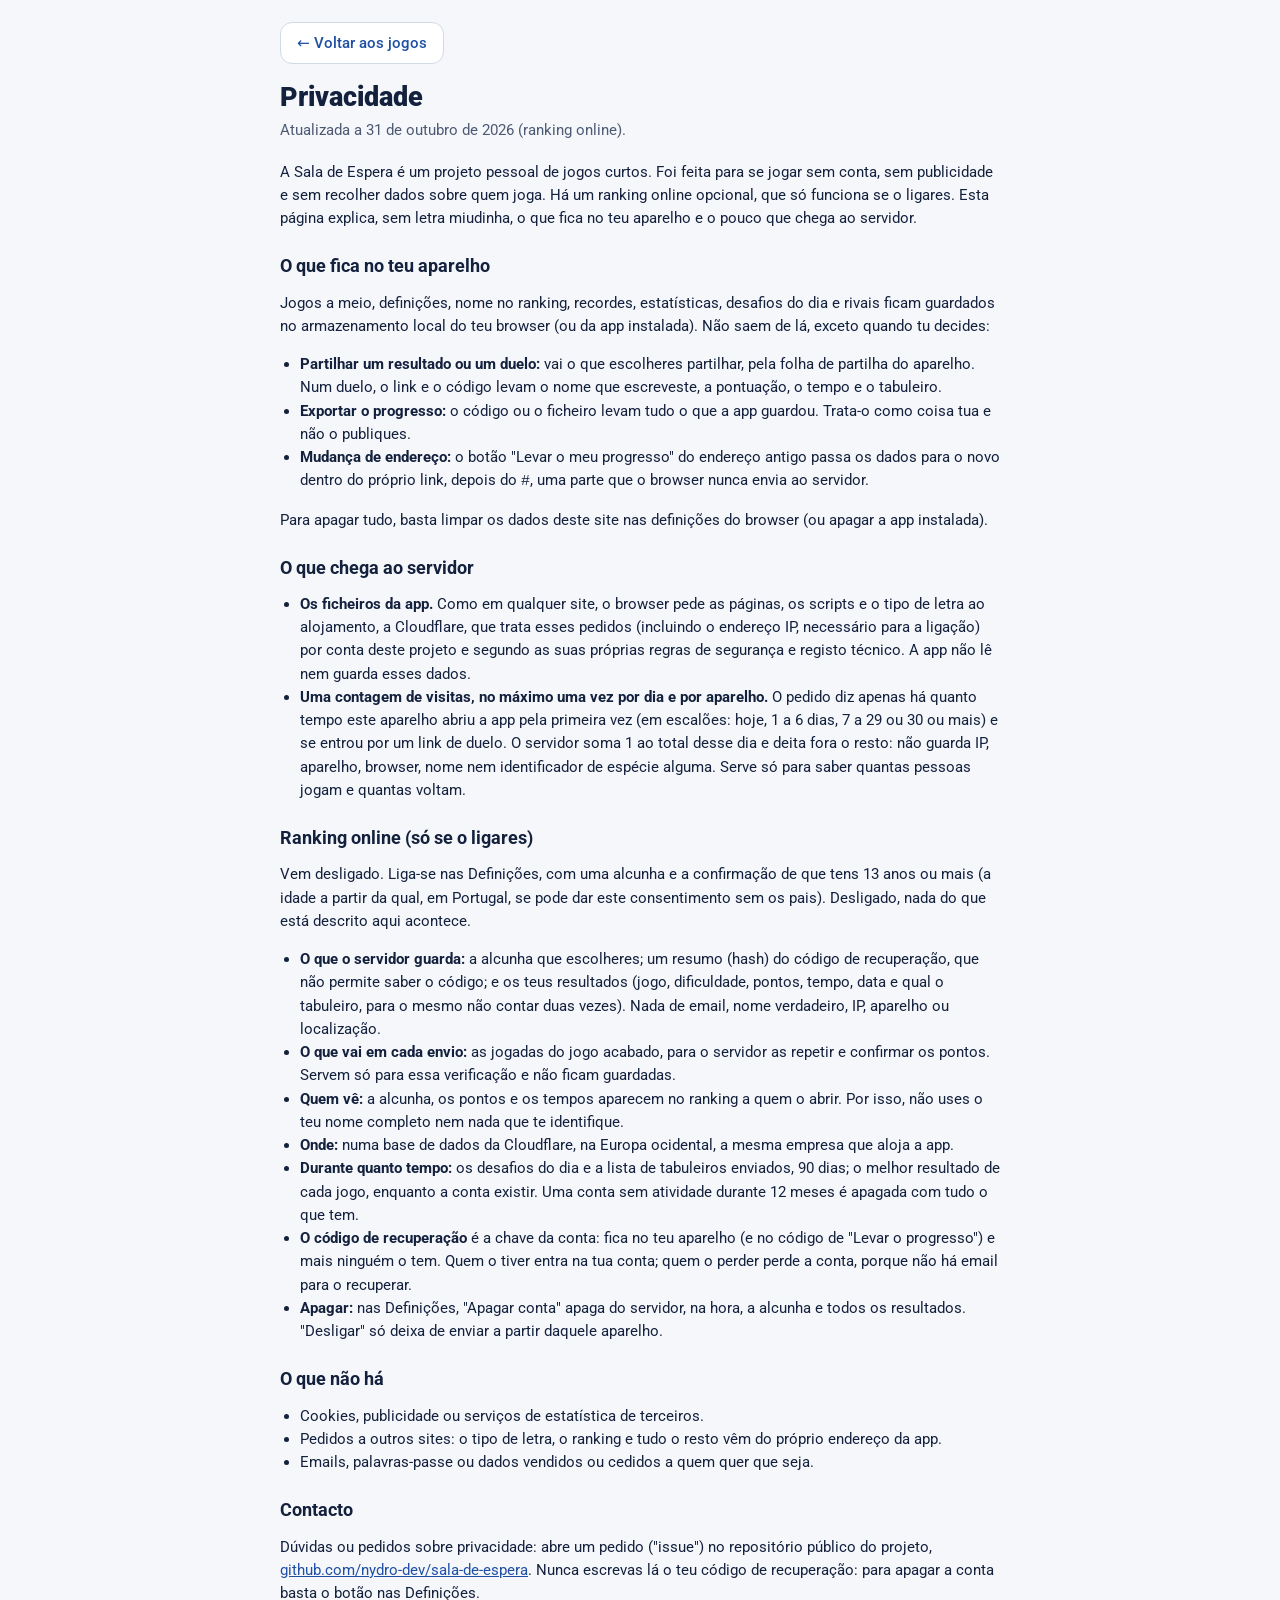
==== commit 0c6cde96: "Privacidade e README revistos para o ranking online O que o servidor guarda (alcunha, resumo do códi" ====
--- a/privacidade.html
+++ b/privacidade.html
@@ -24,9 +24,9 @@
 <main class="pv">
   <a class="btn pv-back" href="./">← Voltar aos jogos</a>
   <h1>Privacidade</h1>
-  <p class="meta">Atualizada a 30 de outubro de 2026.</p>
+  <p class="meta">Atualizada a 31 de outubro de 2026 (ranking online).</p>
 
-  <p>A Sala de Espera é um projeto pessoal de jogos curtos. Foi feita para se jogar sem conta, sem publicidade e sem recolher dados sobre quem joga. Esta página explica, sem letra miudinha, o que fica no teu aparelho e o pouco que chega ao servidor.</p>
+  <p>A Sala de Espera é um projeto pessoal de jogos curtos. Foi feita para se jogar sem conta, sem publicidade e sem recolher dados sobre quem joga. Há um ranking online opcional, que só funciona se o ligares. Esta página explica, sem letra miudinha, o que fica no teu aparelho e o pouco que chega ao servidor.</p>
 
   <h2>O que fica no teu aparelho</h2>
   <p>Jogos a meio, definições, nome no ranking, recordes, estatísticas, desafios do dia e rivais ficam guardados no armazenamento local do teu browser (ou da app instalada). Não saem de lá, exceto quando tu decides:</p>
@@ -43,18 +43,27 @@
     <li><b>Uma contagem de visitas, no máximo uma vez por dia e por aparelho.</b> O pedido diz apenas há quanto tempo este aparelho abriu a app pela primeira vez (em escalões: hoje, 1 a 6 dias, 7 a 29 ou 30 ou mais) e se entrou por um link de duelo. O servidor soma 1 ao total desse dia e deita fora o resto: não guarda IP, aparelho, browser, nome nem identificador de espécie alguma. Serve só para saber quantas pessoas jogam e quantas voltam.</li>
   </ul>
 
+  <h2>Ranking online (só se o ligares)</h2>
+  <p>Vem desligado. Liga-se nas Definições, com uma alcunha e a confirmação de que tens 13 anos ou mais (a idade a partir da qual, em Portugal, se pode dar este consentimento sem os pais). Desligado, nada do que está descrito aqui acontece.</p>
+  <ul>
+    <li><b>O que o servidor guarda:</b> a alcunha que escolheres; um resumo (hash) do código de recuperação, que não permite saber o código; e os teus resultados (jogo, dificuldade, pontos, tempo, data e qual o tabuleiro, para o mesmo não contar duas vezes). Nada de email, nome verdadeiro, IP, aparelho ou localização.</li>
+    <li><b>O que vai em cada envio:</b> as jogadas do jogo acabado, para o servidor as repetir e confirmar os pontos. Servem só para essa verificação e não ficam guardadas.</li>
+    <li><b>Quem vê:</b> a alcunha, os pontos e os tempos aparecem no ranking a quem o abrir. Por isso, não uses o teu nome completo nem nada que te identifique.</li>
+    <li><b>Onde:</b> numa base de dados da Cloudflare, na Europa ocidental, a mesma empresa que aloja a app.</li>
+    <li><b>Durante quanto tempo:</b> os desafios do dia e a lista de tabuleiros enviados, 90 dias; o melhor resultado de cada jogo, enquanto a conta existir. Uma conta sem atividade durante 12 meses é apagada com tudo o que tem.</li>
+    <li><b>O código de recuperação</b> é a chave da conta: fica no teu aparelho (e no código de "Levar o progresso") e mais ninguém o tem. Quem o tiver entra na tua conta; quem o perder perde a conta, porque não há email para o recuperar.</li>
+    <li><b>Apagar:</b> nas Definições, "Apagar conta" apaga do servidor, na hora, a alcunha e todos os resultados. "Desligar" só deixa de enviar a partir daquele aparelho.</li>
+  </ul>
+
   <h2>O que não há</h2>
   <ul>
     <li>Cookies, publicidade ou serviços de estatística de terceiros.</li>
-    <li>Pedidos a outros sites: o tipo de letra e tudo o resto vêm do próprio endereço da app.</li>
-    <li>Contas, emails ou dados vendidos ou cedidos a quem quer que seja.</li>
+    <li>Pedidos a outros sites: o tipo de letra, o ranking e tudo o resto vêm do próprio endereço da app.</li>
+    <li>Emails, palavras-passe ou dados vendidos ou cedidos a quem quer que seja.</li>
   </ul>
 
-  <h2>Funções online (futuro)</h2>
-  <p>Está prevista uma parte online opcional (ranking, amigos e grupos). Quando chegar, esta página será revista antes, e nada disso funciona sem o ligares tu. Os jogos continuarão a funcionar sem rede e sem conta.</p>
-
   <h2>Contacto</h2>
-  <p>Dúvidas ou pedidos sobre privacidade: abre um pedido ("issue") no repositório público do projeto, <a href="https://github.com/nydro-dev/sala-de-espera">github.com/nydro-dev/sala-de-espera</a>.</p>
+  <p>Dúvidas ou pedidos sobre privacidade: abre um pedido ("issue") no repositório público do projeto, <a href="https://github.com/nydro-dev/sala-de-espera">github.com/nydro-dev/sala-de-espera</a>. Nunca escrevas lá o teu código de recuperação: para apagar a conta basta o botão nas Definições.</p>
 </main>
 </div>
 <script>
--- a/css/base.css
+++ b/css/base.css
@@ -305,7 +305,7 @@
 
 /* ===================== Minas ===================== */
 .mscroll{max-width:100%;overflow:auto;padding:2px;-webkit-overflow-scrolling:touch}
-.mgrid{display:grid;gap:2px;width:max-content;margin:0 auto;padding:3px;background:var(--line);border-radius:10px;user-select:none;-webkit-user-select:none;touch-action:manipulation;-webkit-touch-callout:none}
+.mgrid{display:grid;gap:2px;width:max-content;margin:0 auto;padding:3px;background:#AEBBD0;border-radius:10px;user-select:none;-webkit-user-select:none;touch-action:manipulation;-webkit-touch-callout:none}
 .mc{width:var(--cs,30px);height:var(--cs,30px);display:flex;align-items:center;justify-content:center;background:var(--cover);border-radius:4px;font-weight:900;font-size:calc(var(--cs,30px)*.56);cursor:pointer;line-height:1;font-variant-numeric:tabular-nums;box-shadow:inset 0 -2px 0 rgba(0,0,0,.08)}
 .mc:hover{background:var(--cover-hi)}
 @media (prefers-color-scheme:dark){:root:not([data-theme="light"]) .mgrid{background:#070B15}:root:not([data-theme="light"]) .mc:not(.o){box-shadow:inset 0 1px 0 rgba(255,255,255,.1),inset 0 -2px 0 rgba(0,0,0,.35)}}
@@ -627,3 +627,8 @@
 .mv-stay{margin-top:8px;color:var(--muted)}
 
 .menu-foot a{color:var(--blue-ink);font-weight:500;margin-left:4px}
+
+/* ---------- Ranking online (Fase 8) ---------- */
+.ol-box p{margin:0}
+.ol-box a{color:var(--blue-ink)}
+@media (max-width:420px){.seg.tabs button{padding:8px 6px;font-size:.84rem}}
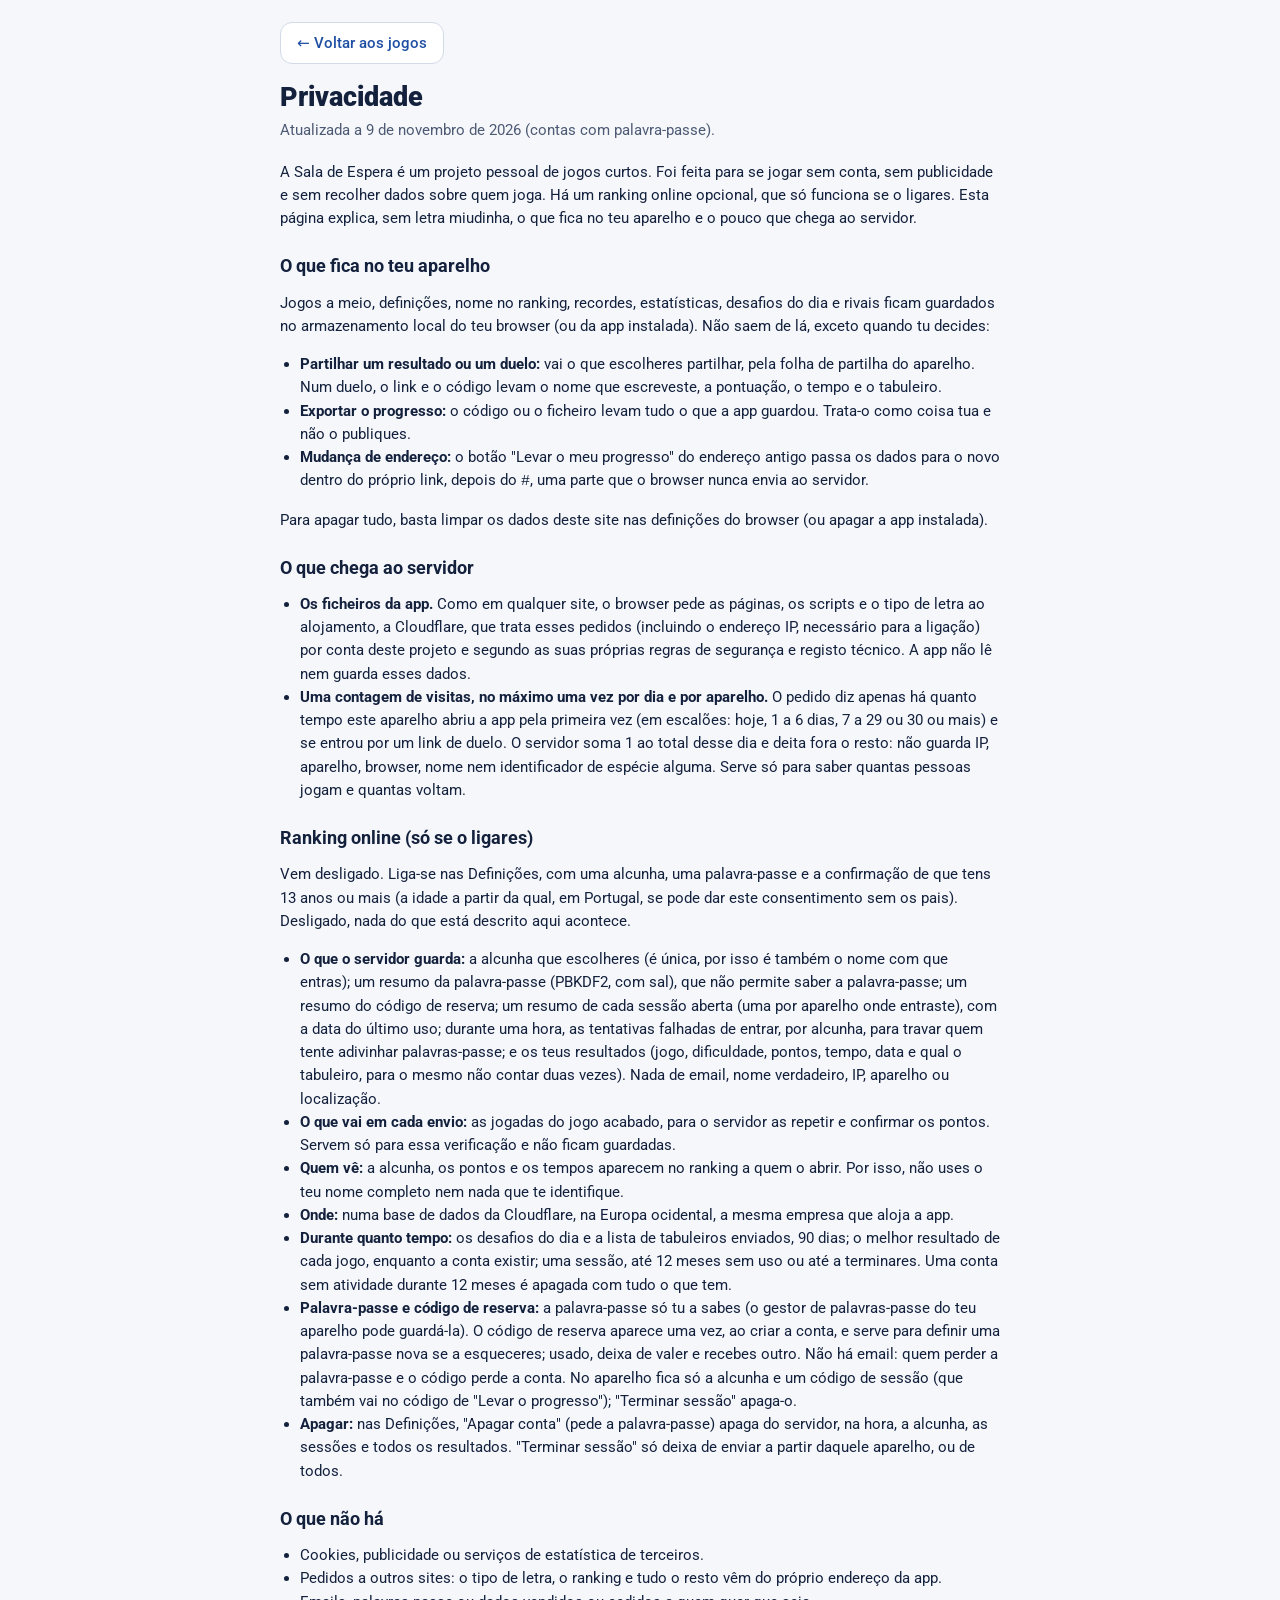
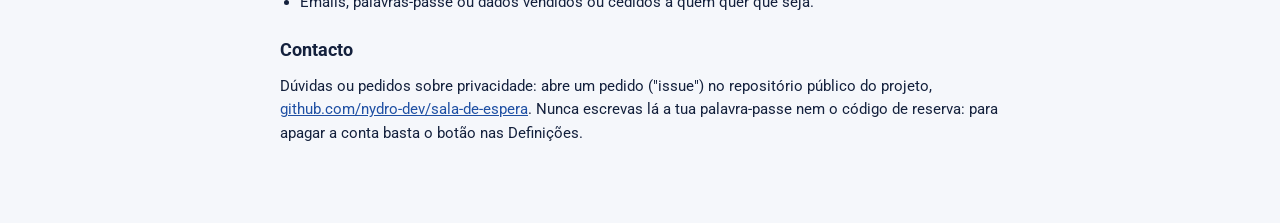
==== commit 0a62a4b4: "Contas do ranking online com alcunha e palavra-passe Alcunha única e palavra-passe (PBKDF2-SHA256), " ====
--- a/privacidade.html
+++ b/privacidade.html
@@ -24,7 +24,7 @@
 <main class="pv">
   <a class="btn pv-back" href="./">← Voltar aos jogos</a>
   <h1>Privacidade</h1>
-  <p class="meta">Atualizada a 31 de outubro de 2026 (ranking online).</p>
+  <p class="meta">Atualizada a 9 de novembro de 2026 (contas com palavra-passe).</p>
 
   <p>A Sala de Espera é um projeto pessoal de jogos curtos. Foi feita para se jogar sem conta, sem publicidade e sem recolher dados sobre quem joga. Há um ranking online opcional, que só funciona se o ligares. Esta página explica, sem letra miudinha, o que fica no teu aparelho e o pouco que chega ao servidor.</p>
 
@@ -44,15 +44,15 @@
   </ul>
 
   <h2>Ranking online (só se o ligares)</h2>
-  <p>Vem desligado. Liga-se nas Definições, com uma alcunha e a confirmação de que tens 13 anos ou mais (a idade a partir da qual, em Portugal, se pode dar este consentimento sem os pais). Desligado, nada do que está descrito aqui acontece.</p>
+  <p>Vem desligado. Liga-se nas Definições, com uma alcunha, uma palavra-passe e a confirmação de que tens 13 anos ou mais (a idade a partir da qual, em Portugal, se pode dar este consentimento sem os pais). Desligado, nada do que está descrito aqui acontece.</p>
   <ul>
-    <li><b>O que o servidor guarda:</b> a alcunha que escolheres; um resumo (hash) do código de recuperação, que não permite saber o código; e os teus resultados (jogo, dificuldade, pontos, tempo, data e qual o tabuleiro, para o mesmo não contar duas vezes). Nada de email, nome verdadeiro, IP, aparelho ou localização.</li>
+    <li><b>O que o servidor guarda:</b> a alcunha que escolheres (é única, por isso é também o nome com que entras); um resumo da palavra-passe (PBKDF2, com sal), que não permite saber a palavra-passe; um resumo do código de reserva; um resumo de cada sessão aberta (uma por aparelho onde entraste), com a data do último uso; durante uma hora, as tentativas falhadas de entrar, por alcunha, para travar quem tente adivinhar palavras-passe; e os teus resultados (jogo, dificuldade, pontos, tempo, data e qual o tabuleiro, para o mesmo não contar duas vezes). Nada de email, nome verdadeiro, IP, aparelho ou localização.</li>
     <li><b>O que vai em cada envio:</b> as jogadas do jogo acabado, para o servidor as repetir e confirmar os pontos. Servem só para essa verificação e não ficam guardadas.</li>
     <li><b>Quem vê:</b> a alcunha, os pontos e os tempos aparecem no ranking a quem o abrir. Por isso, não uses o teu nome completo nem nada que te identifique.</li>
     <li><b>Onde:</b> numa base de dados da Cloudflare, na Europa ocidental, a mesma empresa que aloja a app.</li>
-    <li><b>Durante quanto tempo:</b> os desafios do dia e a lista de tabuleiros enviados, 90 dias; o melhor resultado de cada jogo, enquanto a conta existir. Uma conta sem atividade durante 12 meses é apagada com tudo o que tem.</li>
-    <li><b>O código de recuperação</b> é a chave da conta: fica no teu aparelho (e no código de "Levar o progresso") e mais ninguém o tem. Quem o tiver entra na tua conta; quem o perder perde a conta, porque não há email para o recuperar.</li>
-    <li><b>Apagar:</b> nas Definições, "Apagar conta" apaga do servidor, na hora, a alcunha e todos os resultados. "Desligar" só deixa de enviar a partir daquele aparelho.</li>
+    <li><b>Durante quanto tempo:</b> os desafios do dia e a lista de tabuleiros enviados, 90 dias; o melhor resultado de cada jogo, enquanto a conta existir; uma sessão, até 12 meses sem uso ou até a terminares. Uma conta sem atividade durante 12 meses é apagada com tudo o que tem.</li>
+    <li><b>Palavra-passe e código de reserva:</b> a palavra-passe só tu a sabes (o gestor de palavras-passe do teu aparelho pode guardá-la). O código de reserva aparece uma vez, ao criar a conta, e serve para definir uma palavra-passe nova se a esqueceres; usado, deixa de valer e recebes outro. Não há email: quem perder a palavra-passe e o código perde a conta. No aparelho fica só a alcunha e um código de sessão (que também vai no código de "Levar o progresso"); "Terminar sessão" apaga-o.</li>
+    <li><b>Apagar:</b> nas Definições, "Apagar conta" (pede a palavra-passe) apaga do servidor, na hora, a alcunha, as sessões e todos os resultados. "Terminar sessão" só deixa de enviar a partir daquele aparelho, ou de todos.</li>
   </ul>
 
   <h2>O que não há</h2>
@@ -63,7 +63,7 @@
   </ul>
 
   <h2>Contacto</h2>
-  <p>Dúvidas ou pedidos sobre privacidade: abre um pedido ("issue") no repositório público do projeto, <a href="https://github.com/nydro-dev/sala-de-espera">github.com/nydro-dev/sala-de-espera</a>. Nunca escrevas lá o teu código de recuperação: para apagar a conta basta o botão nas Definições.</p>
+  <p>Dúvidas ou pedidos sobre privacidade: abre um pedido ("issue") no repositório público do projeto, <a href="https://github.com/nydro-dev/sala-de-espera">github.com/nydro-dev/sala-de-espera</a>. Nunca escrevas lá a tua palavra-passe nem o código de reserva: para apagar a conta basta o botão nas Definições.</p>
 </main>
 </div>
 <script>
--- a/css/base.css
+++ b/css/base.css
@@ -632,3 +632,14 @@
 .ol-box p{margin:0}
 .ol-box a{color:var(--blue-ink)}
 @media (max-width:420px){.seg.tabs button{padding:8px 6px;font-size:.84rem}}
+.ol-intro{display:flex;flex-direction:column;gap:8px;margin-bottom:4px}
+.ol-box .ol-hint{text-align:left;margin:-2px 0 4px;font-size:.8rem}
+.ol-box .ol-link{align-self:flex-start;min-height:36px;padding:0 4px;color:var(--blue-ink);font-weight:500}
+.ol-bad{display:block;color:var(--bad);font-weight:500;margin-top:4px}
+.ol-state{display:flex;flex-direction:column;align-items:center;gap:8px;padding:10px 12px;margin-bottom:10px;border-radius:12px;background:var(--blue-softer)}
+.ol-state .hint{margin:0}
+.ol-state.off{background:var(--surface-2);border:1px dashed var(--line)}
+.ol-days{display:flex;align-items:center;justify-content:space-between;gap:8px;margin:0 0 8px}
+.ol-days span{font-weight:500;text-align:center;flex:1}
+.ol-days .btn{min-width:44px;font-size:1.3rem;padding:0 10px}
+.ol-days .btn:disabled{opacity:.35;cursor:default}
